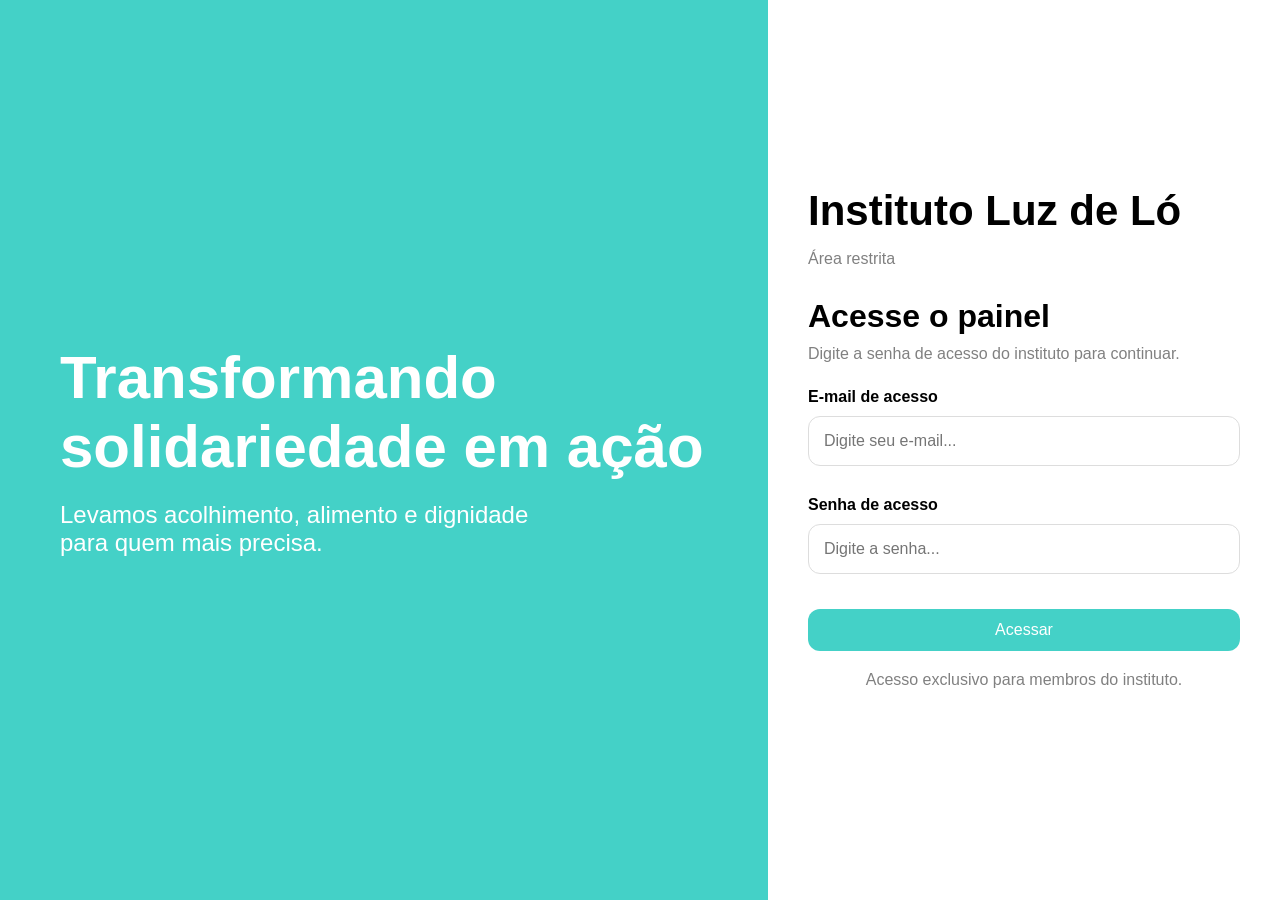
==== frontend_sistema/notificacoes.html @ d1e00814 "Integração do frontend com API" ====
<!DOCTYPE html>
<html lang="pt-br">
<head>
    <meta charset="UTF-8">
    <meta name="viewport" content="width=device-width, initial-scale=1.0">
    <title>Notificações</title>
    <link rel="stylesheet" href="style.css">
</head>
<body>
    <div class="container">

  <aside class="sidebar">
    <div>
      <div class="logo">Luz de Ló</div>

      <div class="menu">
        <a class="active" href="#">Notificações</a>
        <a href="historico.html">Histórico</a>
        <a href="rejeitados.html">Rejeitados</a>
        <a href="registrar.html">Registrar Gastos</a>
      </div>
    </div>

    <p>Painel de Gestão</p>
  </aside>

  <main class="main">

    <div class="topbar">
      <h1>Notificações</h1>
      <div class="saldo">Saldo atual: R$ 0,00</div>
    </div>

    <div id="lista-notificacoes"></div>

  </main>

</div>
<script src="script.js"></script>

</body>
</html>
---- frontend_sistema/style.css ----
* {
  margin: 0;
  padding: 0;
  box-sizing: border-box;
  font-family: Arial, Helvetica, sans-serif;
}

body {
  background: #f5f5f5;
}

.container {
  display: flex;
  min-height: 100vh;
}

.sidebar {
  width: 260px;
  background: white;
  border-right: 1px solid #ddd;
  padding: 20px 15px;
  display: flex;
  flex-direction: column;
  justify-content: space-between;
}

.logo {
  font-size: 30px;
  font-weight: bold;
  color: #44d1c7;
  margin-bottom: 30px;
}

.menu {
  display: flex;
  flex-direction: column;
  gap: 10px;
}

.menu a {
  text-decoration: none;
  color: #333;
  padding: 15px;
  border-radius: 14px;
  transition: 0.3s;
  font-size: 18px;
}

.menu a:hover,
.menu .active {
  background: #44d1c7;
  color: white;
}

.main {
  flex: 1;
  padding: 30px;
}

.topbar {
  display: flex;
  justify-content: space-between;
  align-items: center;
  margin-bottom: 30px;
}

.topbar h1 {
  font-size: 38px;
}

.saldo {
  background: #44d1c7;
  color: white;
  padding: 14px 22px;
  border-radius: 20px;
  font-weight: bold;
}

.card {
  background: white;
  border-radius: 20px;
  padding: 25px;
  margin-bottom: 20px;
  box-shadow: 0 2px 10px rgba(0,0,0,0.05);
}

.valor {
  font-size: 42px;
  font-weight: bold;
  margin-bottom: 10px;
}

.data {
  color: gray;
  margin-bottom: 20px;
}

.actions {
  display: flex;
  gap: 15px;
  margin-top: 20px;
}

.btn {
  border: none;
  padding: 12px 20px;
  border-radius: 12px;
  cursor: pointer;
  font-size: 16px;
  transition: 0.3s;
}

.btn-green {
  background: #37c777;
  color: white;
}

.btn-red {
  background: #ef3d3d;
  color: white;
}

.btn-cyan {
  background: #44d1c7;
  color: white;
}

.btn:hover {
  opacity: 0.8;
}

input,
textarea {
  width: 100%;
  padding: 15px;
  border-radius: 12px;
  border: 1px solid #ddd;
  margin-top: 10px;
  margin-bottom: 20px;
  font-size: 16px;
}

textarea {
  resize: none;
  height: 120px;
}

.upload {
  border: 2px dashed #ccc;
  border-radius: 20px;
  padding: 50px;
  text-align: center;
  color: gray;
  margin-bottom: 20px;
}

.filters {
  display: flex;
  gap: 10px;
  margin-bottom: 25px;
  flex-wrap: wrap;
}

.filter-btn {
  padding: 10px 18px;
  border-radius: 20px;
  border: none;
  background: white;
  cursor: pointer;
}

.filter-btn.active {
  background: #44d1c7;
  color: white;
}

.badge {
  display: inline-block;
  padding: 8px 15px;
  border-radius: 20px;
  color: white;
  font-size: 14px;
  margin-left: 10px;
}

.badge-red {
  background: #ef3d3d;
}

.badge-green {
  background: #37c777;
}

.badge-gray {
  background: #999;
}

.login-container {
  display: flex;
  min-height: 100vh;
}

.login-left {
  flex: 1;
  background: #44d1c7;
  color: white;
  display: flex;
  flex-direction: column;
  justify-content: center;
  padding: 60px;
}

.login-left h1 {
  font-size: 60px;
  margin-bottom: 20px;
}

.login-left p {
  font-size: 24px;
  max-width: 500px;
}

.login-right {
  width: 40%;
  background: white;
  display: flex;
  justify-content: center;
  align-items: center;
  padding: 40px;
}

.login-box {
  width: 100%;
  max-width: 450px;
}

.login-box h2 {
  font-size: 42px;
  margin-bottom: 15px;
}

.login-box p {
  margin-bottom: 25px;
  color: gray;
}

@media(max-width: 900px) {
  .sidebar {
    width: 90px;
  }

  .menu a {
    font-size: 14px;
    padding: 10px;
  }

  .topbar h1 {
    font-size: 28px;
  }

  .login-left {
    display: none;
  }

  .login-right {
    width: 100%;
  }
}
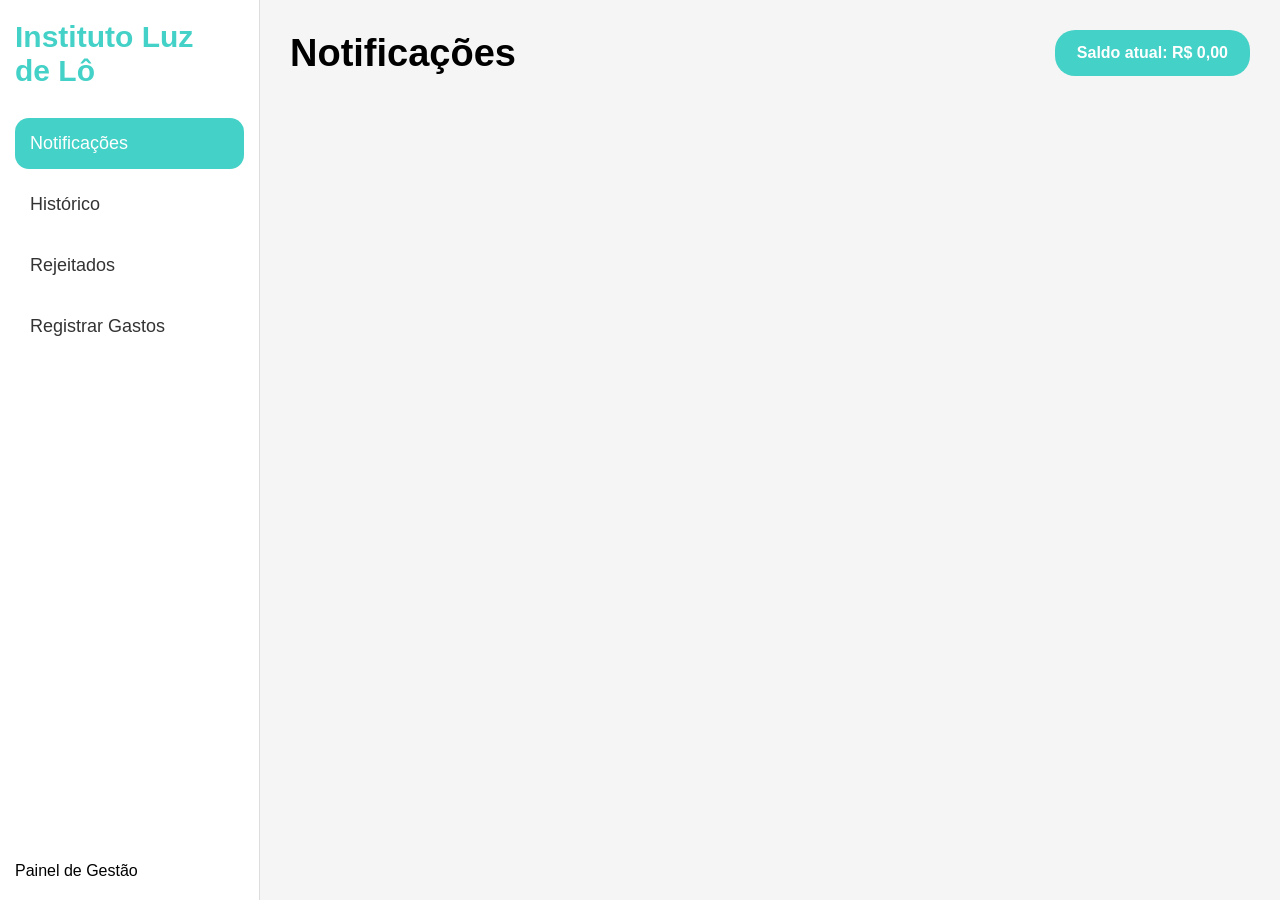
==== commit d97deee5: "Atualização do frontend" ====
--- a/frontend_sistema/notificacoes.html
+++ b/frontend_sistema/notificacoes.html
@@ -11,7 +11,14 @@
 
   <aside class="sidebar">
     <div>
-      <div class="logo">Luz de Ló</div>
+      <div class="logo">Instituto Luz<br> de Lô</div>
+
+  <input type="checkbox" id="menu-toggle" class="menu-checkbox">
+  <label for="menu-toggle" class="hamburger">
+    <span></span>
+    <span></span>
+    <span></span>
+  </label>
 
       <div class="menu">
         <a class="active" href="#">Notificações</a>
--- a/frontend_sistema/style.css
+++ b/frontend_sistema/style.css
@@ -245,6 +245,72 @@
 }
 
 @media(max-width: 900px) {
+  /* Layout adaptado para o Histórico em duas colunas */
+.card-gasto {
+  display: flex;
+  justify-content: space-between;
+  align-items: flex-start;
+  gap: 25px;
+}
+
+.gasto-info {
+  flex: 1;
+}
+
+/* Coluna da Direita (Status e Comprovante) */
+.gasto-retorno {
+  display: flex;
+  flex-direction: column;
+  align-items: flex-end;
+  gap: 12px;
+  text-align: right;
+  min-width: 200px;
+}
+
+/* Painelzinho da Data de Aprovação/Rejeição */
+.status-timeline {
+  display: flex;
+  flex-direction: column;
+  background: #fdfdfd;
+  padding: 8px 14px;
+  border-radius: 12px;
+  border: 1px dashed #ddd;
+}
+
+.status-label {
+  font-weight: bold;
+  font-size: 11px;
+  text-transform: uppercase;
+  color: #888;
+  margin-bottom: 2px;
+}
+
+.status-data {
+  font-size: 13px;
+  color: #333;
+}
+
+/* Botão de Ver Comprovante estilizado com a cor padrão da FATEC do Luz de Lô */
+.btn-comprovante {
+  display: inline-flex;
+  align-items: center;
+  gap: 8px;
+  padding: 8px 14px;
+  background: #f0fdfa;
+  color: #44d1c7;
+  border: 1px solid #44d1c7;
+  text-decoration: none;
+  border-radius: 10px;
+  font-weight: bold;
+  font-size: 13px;
+  transition: 0.3s;
+}
+
+.btn-comprovante:hover {
+  background: #44d1c7;
+  color: white;
+}
+
   .sidebar {
     width: 90px;
   }
@@ -266,3 +332,215 @@
     width: 100%;
   }
 }
+
+@media(max-width: 900px) {
+  /* Adicionar isso dentro da media query mobile do seu style.css */
+  .card-gasto {
+    flex-direction: column;
+    align-items: flex-start;
+    gap: 15px;
+  }
+
+  .gasto-retorno {
+    width: 100%;
+    align-items: flex-start;
+    text-align: left;
+    border-top: 1px dashed #eee;
+    padding-top: 15px;
+  }
+
+  .status-timeline, .gasto-comprovante, .btn-comprovante {
+    width: 100%;
+  }
+
+  .btn-comprovante {
+    justify-content: center;
+    padding: 11px;
+  }
+
+  /* Transforma o layout em coluna (Menu topo, conteúdo baixo) */
+  .container {
+    flex-direction: column;
+  }
+
+  /* Sidebar vira uma barra fixa no topo */
+  .sidebar {
+    width: 100%;
+    min-height: auto;
+    flex-direction: row;
+    justify-content: space-between;
+    align-items: center;
+    padding: 15px 20px;
+    border-right: none;
+    border-bottom: 1px solid #ddd;
+    position: relative;
+    z-index: 999;
+  }
+
+  .logo {
+    margin-bottom: 0;
+    font-size: 24px;
+  }
+
+  /* Esconde o checkbox real */
+  .menu-checkbox {
+    display: none;
+  }
+
+  /* Estilização do Botão Hambúrguer (Os 3 risquinhos) */
+  .hamburger {
+    display: flex;
+    flex-direction: column;
+    gap: 5px;
+    cursor: pointer;
+    padding: 5px;
+  }
+
+  .hamburger span {
+    display: block;
+    width: 28px;
+    height: 3px;
+    background-color: #333;
+    border-radius: 3px;
+    transition: 0.3s;
+  }
+
+  /* Estilo do Menu escondido (Vai aparecer como uma cortina) */
+  .menu {
+    display: none; /* Escondido por padrão */
+    flex-direction: column;
+    position: absolute;
+    top: 100%; /* Senta logo abaixo da barra do topo */
+    left: 0;
+    width: 100%;
+    background: white;
+    padding: 20px;
+    border-bottom: 1px solid #ddd;
+    box-shadow: 0 10px 15px rgba(0,0,0,0.05);
+    gap: 10px;
+  }
+
+  .menu a {
+    width: 100%;
+    text-align: left;
+    padding: 12px 20px;
+  }
+
+  /* A MÁGICA: Quando o checkbox estiver marcado, mostra o menu */
+  .menu-checkbox:checked ~ .menu {
+    display: flex;
+  }
+
+  /* EFEITO VISUAL: Transforma os 3 risquinhos em um "X" quando aberto */
+  .menu-checkbox:checked ~ .hamburger span:nth-child(1) {
+    transform: translateY(8px) rotate(45deg);
+  }
+  .menu-checkbox:checked ~ .hamburger span:nth-child(2) {
+    opacity: 0;
+  }
+  .menu-checkbox:checked ~ .hamburger span:nth-child(3) {
+    transform: translateY(-8px) rotate(-45deg);
+  }
+
+  /* Ajustes extras de espaçamento no mobile */
+  .main {
+    padding: 20px;
+  }
+
+  .topbar {
+    flex-direction: column;
+    align-items: flex-start;
+    gap: 15px;
+  }
+
+  .topbar h1 {
+    font-size: 28px;
+  }
+
+  .actions, .filters {
+    flex-wrap: wrap;
+  }
+
+  .login-left {
+    display: none;
+  }
+
+  .login-right {
+    width: 100%;
+    padding: 20px;
+  }
+}
+
+/* Garante que o botão hamburguer fique invisível no PC */
+@media(min-width: 901px) {
+  .hamburger, .menu-checkbox {
+    display: none;
+  }
+}
+
+/* Horário de aprovação e comprovante*/
+
+.card-gasto {
+  display: flex;
+  justify-content: space-between;
+  align-items: flex-start;
+  gap: 25px;
+}
+
+.gasto-info {
+  flex: 1;
+}
+
+/* Bloco da Direita: Organiza as informações verticalmente alinhadas à direita */
+.gasto-retorno {
+  display: flex;
+  flex-direction: column;
+  align-items: flex-end;
+  gap: 12px;
+  text-align: right;
+  min-width: 200px;
+}
+
+/* Caixinha sutil que exibe a Data de Aprovação/Rejeição */
+.status-timeline {
+  display: flex;
+  flex-direction: column;
+  background: #fdfdfd;
+  padding: 8px 14px;
+  border-radius: 12px;
+  border: 1px dashed #ddd;
+}
+
+.status-label {
+  font-weight: bold;
+  font-size: 11px;
+  text-transform: uppercase;
+  color: #888;
+  margin-bottom: 2px;
+}
+
+.status-data {
+  font-size: 13px;
+  color: #333;
+}
+
+/* Botão elegante do Comprovante */
+.btn-comprovante {
+  display: inline-flex;
+  align-items: center;
+  gap: 8px;
+  padding: 8px 14px;
+  background: #f0fdfa;
+  color: #44d1c7;
+  border: 1px solid #44d1c7;
+  text-decoration: none;
+  border-radius: 10px;
+  font-weight: bold;
+  font-size: 13px;
+  transition: 0.3s;
+}
+
+.btn-comprovante:hover {
+  background: #44d1c7;
+  color: white;
+}
